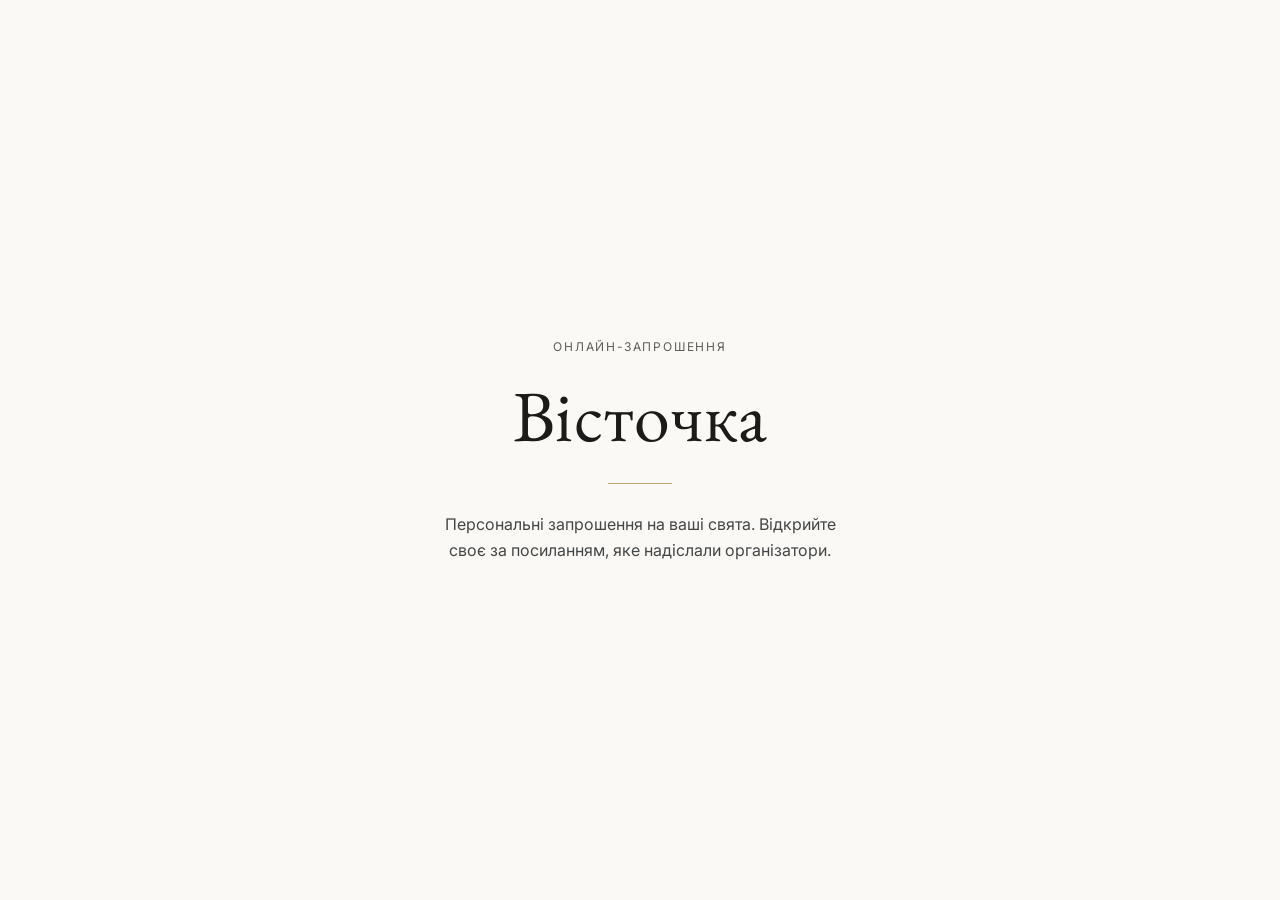
==== index.html @ 63c8fe5a "Вісточка: invitation engine (multi-event, Studio, RSVP, design) Co-Authored-By: Claude Opus 4.8 (1M " ====
<!doctype html>
<html lang="uk">
<head>
  <meta charset="utf-8">
  <meta name="viewport" content="width=device-width, initial-scale=1">
  <title>Вісточка | Онлайн-запрошення</title>
  <meta name="description" content="Вісточка: персональні онлайн-запрошення на ваші свята.">
  <link rel="icon" href="/favicon.svg" type="image/svg+xml">

  <!-- Open Graph / прев'ю при шері. Дефолти бренду; build-publish.ps1 перезаписує під кожну подію. -->
  <meta property="og:type" content="website">
  <meta property="og:site_name" content="Вісточка">
  <meta property="og:title" content="Вісточка | Онлайн-запрошення">
  <meta property="og:description" content="Персональні онлайн-запрошення на ваші свята.">
  <meta property="og:url" content="https://vistochka.pp.ua/">
  <meta name="twitter:card" content="summary_large_image">

  <link rel="preconnect" href="https://fonts.googleapis.com">
  <link rel="preconnect" href="https://fonts.gstatic.com" crossorigin>
  <!-- Fonts are loaded by css/tokens.css (@import), managed via Studio -> Design. -->

  <link rel="stylesheet" href="/css/tokens.css?v=3">
  <link rel="stylesheet" href="/css/base.css?v=2">
  <link rel="stylesheet" href="/css/sections.css?v=4">
</head>
<body>
  <main id="app"></main>

  <script src="/js/render.js?v=5"></script>
  <script src="/js/countdown.js?v=2"></script>
  <script src="/js/reveal.js?v=2"></script>
  <script src="/js/gallery.js?v=2"></script>
  <script src="/js/music.js?v=2"></script>
  <script src="/js/rsvp.js?v=4"></script>
  <script src="/js/boot.js?v=5"></script>
</body>
</html>
---- css/tokens.css ----
@import url('https://fonts.googleapis.com/css2?family=EB+Garamond:ital,wght@0,400;0,500;0,600;1,400;1,500&family=Inter:wght@300;400;500;600&display=swap');
/* ============================================================
   tokens.css — design tokens (single source of visual truth)
   Fonts are loaded via the @import above (managed by Studio -> Design),
   so changing the typeface is a one-file edit here.
   ------------------------------------------------------------
   Source: Claude Design handoff "Modern Minimalist Wedding"
   (design/1st try/DESIGN.md). Editorial minimalist, EB Garamond +
   Inter, neutral palette with a muted gold accent, sharp corners,
   flat surfaces. Re-skin happens here + sections.css only.
   ============================================================ */

:root {
  /* ---- Color (from handoff) ---- */
  --bg: #fbf9f5;             /* background, warm cream */
  --surface-low: #f5f3ef;    /* alternating section bg */
  --surface: #efeeea;        /* dress-code section bg */
  --surface-high: #eae8e4;   /* image placeholder bg */
  --rsvp-bg: #f5f0e6;        /* RSVP card */

  --ink: #1b1c1a;            /* primary text / headings */
  --ink-2: #444748;          /* secondary body text */
  --muted: #5e5e5e;          /* labels, metadata */
  --line: #c4c7c7;           /* hairline dividers */
  --field-line: #747878;     /* input underline */

  --accent: #c2a878;         /* muted gold (ampersand, times, glyphs) */
  --accent-deep: #988154;    /* darker gold */

  --btn-bg: #1b1c1a;         /* solid button */
  --btn-on: #ffffff;
  --btn-hover: #444748;

  /* ---- Typography ---- */
  --font-display: "EB Garamond", Georgia, "Times New Roman", serif;
  --font-body: "Inter", system-ui, -apple-system, "Segoe UI", Roboto, sans-serif;

  --fs-display: clamp(2.25rem, 1.45rem + 3.4vw, 3rem);  /* 36 -> 48 */
  --fs-h2: clamp(1.6rem, 1.25rem + 1.5vw, 2rem);        /* headline-md 32 */
  --fs-h3: 1.5rem;                                       /* headline-sm 24 */
  --fs-body-lg: 1.125rem;                                /* 18 */
  --fs-body: 1rem;                                       /* 16 */
  --fs-label: 0.75rem;                                   /* 12, caps */

  --lh-tight: 1.1;
  --lh-body: 1.6;
  --tracking-display: -0.02em;
  --tracking-label: 0.15em;
  --tracking-wide: 0.28em;

  /* ---- Layout ---- */
  --container: 780px;
  --container-wide: 1200px;
  --gutter: 24px;
  --section-space: clamp(5rem, 3rem + 9vw, 7.5rem);  /* 80 -> 120 */

  /* ---- Shape (sharp / editorial) ---- */
  --radius: 0;
  --hairline: 1px;
  --field-border: 1px solid var(--field-line);

  /* ---- Motion ---- */
  --ease: cubic-bezier(0.215, 0.61, 0.355, 1);
  --reveal-duration: 1100ms;
  --reveal-shift: 40px;
}
---- css/base.css ----
/* ============================================================
   base.css — reset, typography, layout primitives, utilities
   Depends only on tokens.css.
   ============================================================ */

*, *::before, *::after { box-sizing: border-box; }

html { -webkit-text-size-adjust: 100%; scroll-behavior: smooth; }

@media (prefers-reduced-motion: reduce) {
  html { scroll-behavior: auto; }
}

body {
  margin: 0;
  background: var(--bg);
  color: var(--ink);
  font-family: var(--font-body);
  font-size: var(--fs-body);
  line-height: var(--lh-body);
  font-weight: 400;
  -webkit-font-smoothing: antialiased;
  text-rendering: optimizeLegibility;
  overflow-x: hidden;
}

img { max-width: 100%; display: block; }

a { color: inherit; }

h1, h2, h3 {
  font-family: var(--font-display);
  font-weight: 400;
  line-height: var(--lh-tight);
  margin: 0;
  font-feature-settings: "liga" 1, "dlig" 1;
}

p { margin: 0 0 1rem; }
p:last-child { margin-bottom: 0; }

button { font: inherit; cursor: pointer; }

:focus-visible {
  outline: 2px solid var(--accent);
  outline-offset: 3px;
}

/* ---- Layout primitives ---- */
.container {
  width: 100%;
  max-width: var(--container);
  margin-inline: auto;
  padding-inline: var(--gutter);
}
.container--wide { max-width: var(--container-wide); }

.section { padding-block: var(--section-space); }
.section--surface-low { background: var(--surface-low); }
.section--surface { background: var(--surface); }

/* ---- Shared section heading ---- */
.eyebrow {
  font-family: var(--font-body);
  font-size: var(--fs-label);
  letter-spacing: var(--tracking-label);
  text-transform: uppercase;
  color: var(--muted);
  font-weight: 600;
  margin: 0 0 1.25rem;
}

.section__heading {
  font-family: var(--font-display);
  font-size: var(--fs-h2);
  text-align: center;
  margin: 0;
}

.section__head {
  text-align: center;
  margin-bottom: clamp(2.5rem, 5vw, 4rem);
}

/* thin centered divider, 40-60% feel (fixed short width) */
.rule {
  width: 80px;
  height: var(--hairline);
  background: var(--line);
  border: 0;
  margin: 1.5rem auto 0;
}

/* ---- Buttons (sharp, editorial) ---- */
.btn {
  display: inline-flex;
  align-items: center;
  justify-content: center;
  gap: 0.6rem;
  padding: 1.1rem 2.5rem;
  font-family: var(--font-body);
  font-size: var(--fs-label);
  font-weight: 600;
  letter-spacing: var(--tracking-label);
  text-transform: uppercase;
  text-decoration: none;
  border: 1px solid var(--btn-bg);
  background: var(--btn-bg);
  color: var(--btn-on);
  border-radius: var(--radius);
  transition: background 0.35s var(--ease), color 0.35s var(--ease), opacity 0.35s var(--ease);
}
.btn:hover { background: var(--btn-hover); border-color: var(--btn-hover); }

.btn--ghost {
  background: transparent;
  color: var(--ink);
  border-color: var(--ink);
}
.btn--ghost:hover { background: var(--btn-bg); color: var(--btn-on); border-color: var(--btn-bg); }

.btn[disabled] { opacity: 0.5; cursor: default; }

/* ---- Scroll reveal (driven by js/reveal.js) ---- */
.reveal {
  opacity: 0;
  transform: translateY(var(--reveal-shift));
  transition: opacity var(--reveal-duration) var(--ease),
              transform var(--reveal-duration) var(--ease);
  will-change: opacity, transform;
}
.reveal.in-view { opacity: 1; transform: none; }

@media (prefers-reduced-motion: reduce) {
  .reveal { opacity: 1; transform: none; transition: none; }
}

/* ---- Utilities ---- */
.is-hidden { display: none !important; }
.visually-hidden {
  position: absolute; width: 1px; height: 1px;
  padding: 0; margin: -1px; overflow: hidden;
  clip: rect(0 0 0 0); white-space: nowrap; border: 0;
}
---- css/sections.css ----
/* ============================================================
   sections.css — per-section styling
   Source: Claude Design handoff "Modern Minimalist Wedding".
   References tokens only; no hardcoded colors or fonts.
   ============================================================ */

/* ---------- LANDING (root /) ---------- */
.landing { min-height: 100svh; display: grid; place-items: center; text-align: center; padding: 2rem; }
.landing__eyebrow { font-size: var(--fs-label); letter-spacing: var(--tracking-label); text-transform: uppercase; color: var(--muted); margin: 0 0 1.25rem; }
.landing__brand { font-family: var(--font-display); font-weight: 400; font-size: clamp(2.75rem, 7vw, 4.5rem); letter-spacing: 0.01em; color: var(--ink); margin: 0; }
.landing__rule { width: 64px; height: 1px; background: var(--accent); margin: 1.75rem auto; }
.landing__tag { font-size: var(--fs-body); color: var(--ink-2); max-width: 40ch; margin: 0 auto; }

/* ---------- TOP NAV ---------- */
.nav {
  position: fixed; top: 0; left: 0; width: 100%; z-index: 50;
  background: color-mix(in srgb, var(--bg) 82%, transparent);
  -webkit-backdrop-filter: blur(8px); backdrop-filter: blur(8px);
  border-bottom: 1px solid color-mix(in srgb, var(--line) 40%, transparent);
}
.nav__inner {
  display: flex; align-items: center; justify-content: space-between;
  padding: 1rem var(--gutter);
  margin-inline: auto; max-width: var(--container-wide);
}
.nav__brand { font-family: var(--font-display); font-size: var(--fs-h3); color: var(--ink); }
.nav__links { display: none; gap: 2rem; }
@media (min-width: 768px) { .nav__links { display: flex; } }
.nav__link {
  font-size: var(--fs-label); letter-spacing: var(--tracking-label);
  text-transform: uppercase; font-weight: 600; text-decoration: none;
  color: var(--muted); transition: color 0.3s var(--ease);
}
.nav__link:hover { color: var(--ink); }
.nav__link--cta { color: var(--ink); border-bottom: 1px solid var(--ink); padding-bottom: 2px; }

/* ---------- HERO ---------- */
.hero {
  position: relative;
  min-height: 100svh;
  display: grid;
  place-items: center;
  text-align: center;
  padding: var(--gutter);
  color: var(--ink);
  overflow: hidden;
}
.hero__bg { position: absolute; inset: 0; background-size: cover; background-position: center; z-index: -2; }
.hero__bg::after {
  content: ""; position: absolute; inset: 0;
  background: linear-gradient(to bottom, rgba(251,249,245,0.4), rgba(251,249,245,0.8));
}
.hero--no-image .hero__bg { background: var(--surface-low); }
.hero--no-image .hero__bg::after { display: none; }

.hero__inner { position: relative; z-index: 1; max-width: 26ch; }
.hero__eyebrow { letter-spacing: var(--tracking-wide); margin-bottom: 1.5rem; }
.hero__names {
  font-family: var(--font-display);
  font-size: var(--fs-display);
  letter-spacing: var(--tracking-display);
  font-weight: 400;
  margin: 0;
}
.hero__sep { color: var(--accent); }
.hero__divider { width: 48px; height: 1px; background: var(--line); margin: 1.75rem auto; }
.hero__date { font-family: var(--font-display); font-size: var(--fs-h3); letter-spacing: 0.04em; }
.hero__subtitle { margin-top: 1.5rem; font-size: var(--fs-body); color: var(--ink-2); font-style: italic; max-width: 34ch; margin-inline: auto; }

.hero__scroll { position: absolute; bottom: 2.5rem; left: 50%; transform: translateX(-50%); z-index: 1; display: block; }
.hero__scroll-line {
  display: block; width: 1px; height: 40px; margin: 0 auto;
  background: var(--ink); transform-origin: top;
  animation: scrolldown 2s infinite ease-in-out;
}
@keyframes scrolldown {
  0% { transform: scaleY(0); transform-origin: top; }
  50% { transform: scaleY(1); transform-origin: top; }
  51% { transform: scaleY(1); transform-origin: bottom; }
  100% { transform: scaleY(0); transform-origin: bottom; }
}
@media (prefers-reduced-motion: reduce) { .hero__scroll-line { animation: none; } }

/* ---------- COUNTDOWN ---------- */
.countdown { text-align: center; }
.countdown__grid {
  display: flex; justify-content: center; align-items: flex-start;
  gap: clamp(0.75rem, 4vw, 3rem);
  margin-top: 1rem;
}
.countdown__cell { display: flex; flex-direction: column; }
.countdown__num {
  font-family: var(--font-display);
  font-size: clamp(2.5rem, 6vw, 3.75rem);
  font-weight: 400; line-height: 1;
  color: var(--ink); font-variant-numeric: tabular-nums;
}
.countdown__label { font-size: 0.625rem; letter-spacing: var(--tracking-label); text-transform: uppercase; color: var(--muted); margin-top: 0.6rem; opacity: 0.7; }
.countdown__sep {
  font-family: var(--font-display); color: var(--accent);
  font-size: clamp(2.5rem, 6vw, 3.75rem); line-height: 1;
}
.countdown__done { font-family: var(--font-display); font-size: var(--fs-h3); margin-top: 1.5rem; }

/* ---------- STORY ---------- */
.story__text { text-align: center; max-width: 600px; margin-inline: auto; color: var(--ink-2); font-size: var(--fs-body); }
.story__text p { margin-bottom: 1.5rem; }
.story__images { display: grid; gap: 2rem; margin-top: clamp(2.5rem, 5vw, 4rem); grid-template-columns: 1fr; }
@media (min-width: 700px) { .story__images { grid-template-columns: 1fr 1fr; } .story__images img:nth-child(2) { margin-top: 3rem; } }
.story__images img {
  width: 100%; aspect-ratio: 4 / 5; object-fit: cover;
  filter: grayscale(1); transition: filter 0.7s var(--ease);
}
.story__images img:hover { filter: grayscale(0); }

/* ---------- GALLERY ---------- */
.gallery__grid { display: grid; gap: 1rem; grid-template-columns: repeat(2, 1fr); }
.gallery__item { border: 0; padding: 0; margin: 0; background: none; overflow: hidden; cursor: pointer; }
.gallery__item img { width: 100%; aspect-ratio: 1; object-fit: cover; transition: transform 1.2s var(--ease); }
.gallery__item:hover img { transform: scale(1.08); }
@media (min-width: 700px) {
  .gallery__grid { grid-template-columns: repeat(3, 1fr); gap: 1.5rem; }
  /* editorial accent: second photo is a tall feature in the centre column */
  .gallery__item:nth-child(2) { grid-row: span 2; }
  .gallery__item:nth-child(2) img { aspect-ratio: auto; height: 100%; }
}

/* ---------- TIMELINE ---------- */
.timeline__list { list-style: none; padding: 0; margin: 0; }
.timeline__item {
  display: flex; flex-direction: column; align-items: center; text-align: center; gap: 0.6rem;
  padding: 2.5rem 0; border-bottom: 1px solid color-mix(in srgb, var(--line) 45%, transparent);
}
.timeline__item:last-child { border-bottom: 0; }
@media (min-width: 768px) {
  .timeline__item { flex-direction: row; justify-content: space-between; text-align: left; gap: 1.5rem; }
}
.timeline__time { font-family: var(--font-display); font-size: var(--fs-h3); color: var(--accent); font-variant-numeric: tabular-nums; flex: 0 0 auto; }
.timeline__title { font-size: var(--fs-body-lg); text-transform: uppercase; letter-spacing: var(--tracking-label); }
.timeline__note { font-size: var(--fs-label); letter-spacing: var(--tracking-label); text-transform: uppercase; color: var(--muted); opacity: 0.55; flex: 0 0 auto; }

/* ---------- DRESS CODE ---------- */
.dresscode { text-align: center; }
.dresscode__text { max-width: 28rem; margin: 0 auto 3rem; color: var(--ink-2); }
.dresscode__palette { display: flex; flex-wrap: wrap; justify-content: center; gap: clamp(1.5rem, 4vw, 2.5rem); }
.swatch { display: flex; flex-direction: column; align-items: center; gap: 0.8rem; }
.swatch__chip { width: 64px; height: 64px; border-radius: 50%; border: 1px solid var(--line); }
.swatch__name { font-size: 0.625rem; letter-spacing: var(--tracking-label); text-transform: uppercase; color: var(--muted); }

/* ---------- VENUES ---------- */
.venues__grid { display: grid; gap: 3rem; grid-template-columns: 1fr; }
@media (min-width: 768px) { .venues__grid { grid-template-columns: repeat(2, 1fr); } }
.venue { display: flex; flex-direction: column; }
.venue__img { width: 100%; aspect-ratio: 16 / 9; object-fit: cover; background: var(--surface-high); margin-bottom: 2rem; filter: grayscale(1); opacity: 0.85; transition: transform 1s var(--ease), filter 0.7s var(--ease); }
.venue__img-wrap { overflow: hidden; margin-bottom: 2rem; }
.venue__img-wrap .venue__img { margin-bottom: 0; }
.venue__img-wrap:hover .venue__img { transform: scale(1.05); filter: grayscale(0.4); }
.venue__label { font-size: var(--fs-label); letter-spacing: var(--tracking-label); text-transform: uppercase; color: var(--muted); margin-bottom: 0.75rem; }
.venue__name { font-family: var(--font-display); font-size: var(--fs-h3); margin-bottom: 0.5rem; }
.venue__address { color: var(--ink-2); margin-bottom: 1rem; }
.venue__time { font-size: var(--fs-label); letter-spacing: var(--tracking-label); text-transform: uppercase; color: var(--accent); margin-bottom: 1.75rem; }
.venue__route { align-self: flex-start; }

/* ---------- RSVP ---------- */
.rsvp__card { max-width: 700px; margin: 0 auto; background: var(--rsvp-bg); padding: clamp(2.5rem, 6vw, 5rem); }
.rsvp__heading { font-family: var(--font-display); font-size: var(--fs-h2); text-align: center; letter-spacing: 0.18em; margin: 0 0 1rem; }
.rsvp__intro { text-align: center; color: var(--ink-2); margin: 0 auto 3rem; max-width: 40ch; }
.rsvp__form { display: grid; gap: 2.25rem; }
.field { display: grid; gap: 0.6rem; }
.field__label { font-size: var(--fs-label); letter-spacing: var(--tracking-label); text-transform: uppercase; color: var(--muted); }
.field input[type="text"], .field input[type="number"], .field textarea, .field select {
  width: 100%; padding: 0.65rem 0; font: inherit; color: var(--ink);
  background: transparent; border: 0; border-bottom: 1px solid var(--field-line);
  border-radius: 0; transition: border-color 0.3s var(--ease);
}
.field select { padding-right: 1rem; }
.field input:focus, .field textarea:focus, .field select:focus { border-bottom-color: var(--accent); outline: none; }
.field textarea { resize: vertical; min-height: 44px; }
.choice { display: flex; gap: 2.5rem; flex-wrap: wrap; margin-top: 0.25rem; }
.choice label { display: inline-flex; align-items: center; gap: 0.6rem; color: var(--ink); cursor: pointer; }
.choice input[type="radio"] { accent-color: var(--accent); width: 16px; height: 16px; }
.field__error { color: #ba1a1a; font-size: 0.78rem; min-height: 1em; }
.rsvp__submit { width: 100%; margin-top: 0.75rem; }
.rsvp__status { text-align: center; font-family: var(--font-display); font-size: var(--fs-h3); }
.rsvp__status--error { color: #ba1a1a; font-family: var(--font-body); font-size: var(--fs-body); }

/* ---------- TELEGRAM ---------- */
.telegram { text-align: center; }
.telegram__box { background: var(--surface-low); border: 1px solid color-mix(in srgb, var(--line) 30%, transparent); padding: clamp(2.5rem, 5vw, 3rem); }
.telegram__icon { color: var(--accent); margin-bottom: 1.5rem; }
.telegram__title { font-family: var(--font-display); font-size: var(--fs-h3); margin-bottom: 1rem; }
.telegram__text { max-width: 28rem; margin: 0 auto 2rem; color: var(--ink-2); }

/* ---------- FOOTER ---------- */
.footer { background: var(--bg); border-top: 1px solid color-mix(in srgb, var(--line) 30%, transparent); text-align: center; padding-block: var(--section-space); }
.footer__inner { display: flex; flex-direction: column; align-items: center; gap: 1.5rem; }
.footer__text { font-family: var(--font-display); font-size: var(--fs-h2); color: var(--ink); }
.footer__divider { width: 80px; height: 1px; background: var(--accent); }
.footer__links { display: flex; gap: 2rem; }
.footer__links a { color: var(--ink-2); text-decoration: none; transition: opacity 0.3s var(--ease); }
.footer__links a:hover { opacity: 0.6; }
.footer__sign { font-size: 0.625rem; letter-spacing: var(--tracking-wide); text-transform: uppercase; color: var(--muted); margin-top: 1rem; }

/* ---------- MUSIC TOGGLE ---------- */
.music-toggle {
  position: fixed; right: 2rem; bottom: 2rem; z-index: 60;
  width: 56px; height: 56px; border-radius: 50%;
  display: grid; place-items: center;
  background: var(--bg); color: var(--ink);
  border: 1px solid var(--line);
  transition: background 0.3s var(--ease), color 0.3s var(--ease);
}
.music-toggle:hover { background: var(--surface); }
.music-toggle svg { width: 22px; height: 22px; }
.music-toggle .icon-pause { display: none; }
.music-toggle.is-playing { background: var(--accent); color: var(--btn-on); border-color: var(--accent); }
.music-toggle.is-playing .icon-play { display: none; }
.music-toggle.is-playing .icon-pause { display: block; }

/* ---------- LIGHTBOX ---------- */
.lightbox { position: fixed; inset: 0; z-index: 100; background: rgba(20,18,16,0.94); display: none; place-items: center; padding: clamp(1rem, 5vw, 3rem); }
.lightbox.is-open { display: grid; }
.lightbox__img { max-width: 92vw; max-height: 86vh; object-fit: contain; }
.lightbox__btn { position: absolute; top: 50%; transform: translateY(-50%); background: transparent; border: 0; color: #fff; font-size: 2.5rem; line-height: 1; padding: 1rem; opacity: 0.8; }
.lightbox__btn:hover { opacity: 1; }
.lightbox__prev { left: 0.5rem; }
.lightbox__next { right: 0.5rem; }
.lightbox__close { position: absolute; top: 1rem; right: 1.25rem; font-size: 2rem; transform: none; }
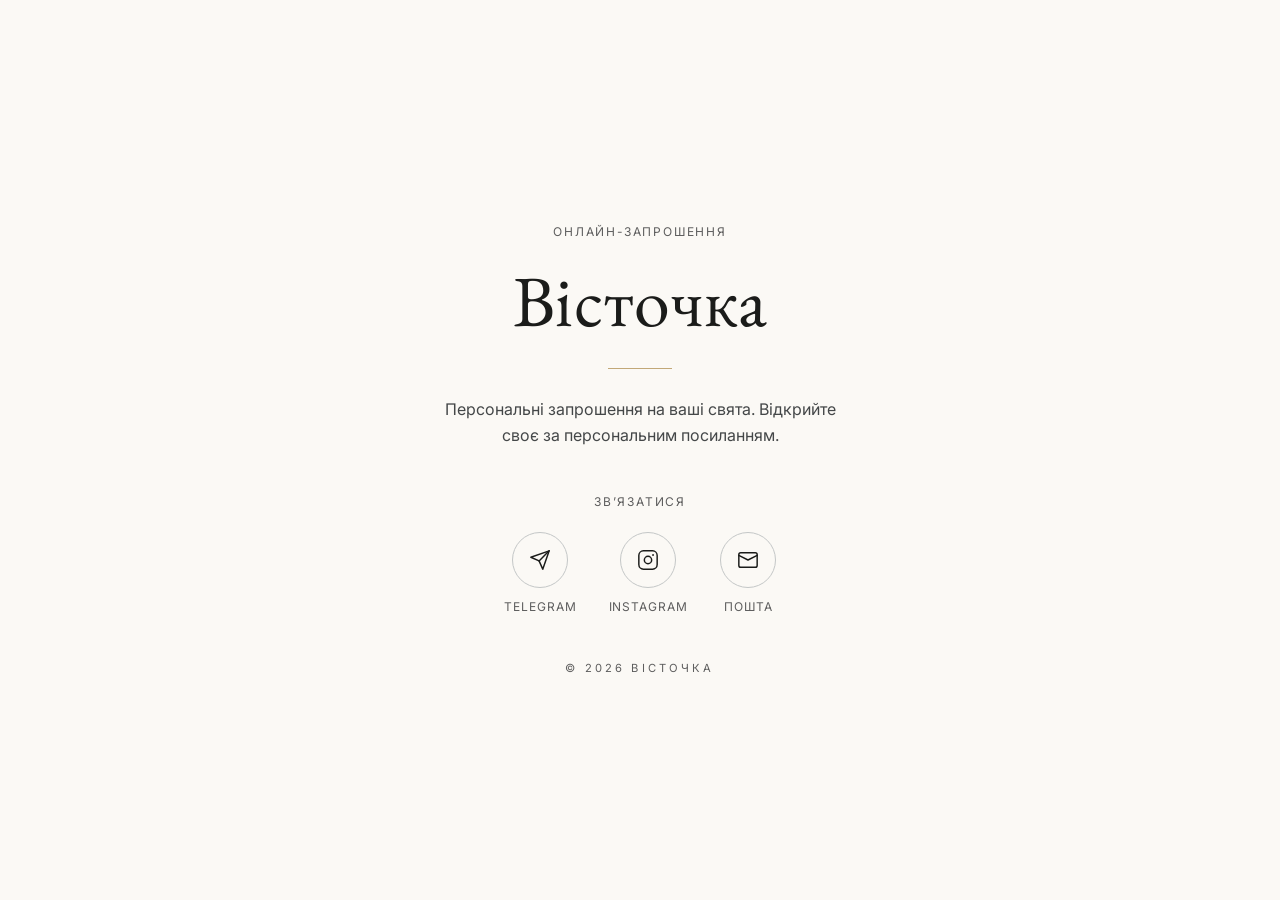
==== commit 4ed6bea2: "Landing: brand contacts block (Telegram/Instagram/email) with line icons, responsive; data in site.j" ====
--- a/index.html
+++ b/index.html
@@ -21,7 +21,7 @@
 
   <link rel="stylesheet" href="/css/tokens.css?v=3">
   <link rel="stylesheet" href="/css/base.css?v=2">
-  <link rel="stylesheet" href="/css/sections.css?v=4">
+  <link rel="stylesheet" href="/css/sections.css?v=5">
 </head>
 <body>
   <main id="app"></main>
@@ -32,6 +32,6 @@
   <script src="/js/gallery.js?v=2"></script>
   <script src="/js/music.js?v=2"></script>
   <script src="/js/rsvp.js?v=4"></script>
-  <script src="/js/boot.js?v=5"></script>
+  <script src="/js/boot.js?v=6"></script>
 </body>
 </html>
--- a/css/sections.css
+++ b/css/sections.css
@@ -10,6 +10,16 @@
 .landing__brand { font-family: var(--font-display); font-weight: 400; font-size: clamp(2.75rem, 7vw, 4.5rem); letter-spacing: 0.01em; color: var(--ink); margin: 0; }
 .landing__rule { width: 64px; height: 1px; background: var(--accent); margin: 1.75rem auto; }
 .landing__tag { font-size: var(--fs-body); color: var(--ink-2); max-width: 40ch; margin: 0 auto; }
+.landing__inner { max-width: 640px; }
+.landing__contacts { margin-top: clamp(2rem, 5vw, 2.75rem); }
+.landing__chead { font-size: var(--fs-label); letter-spacing: var(--tracking-label); text-transform: uppercase; color: var(--muted); margin: 0 0 1.25rem; }
+.contacts { display: flex; flex-wrap: wrap; justify-content: center; gap: clamp(1rem, 5vw, 2rem); }
+.contact { display: flex; flex-direction: column; align-items: center; gap: 0.6rem; text-decoration: none; color: var(--ink); }
+.contact__icon { width: 56px; height: 56px; border-radius: 50%; border: 1px solid var(--line); display: grid; place-items: center; color: var(--ink); transition: border-color 0.3s var(--ease), color 0.3s var(--ease); }
+.contact:hover .contact__icon { border-color: var(--accent); color: var(--accent); }
+.contact__label { font-size: var(--fs-label); letter-spacing: 0.08em; text-transform: uppercase; color: var(--muted); }
+.contact:hover .contact__label { color: var(--ink); }
+.landing__foot { margin-top: clamp(2rem, 5vw, 2.75rem); font-size: 0.7rem; letter-spacing: var(--tracking-wide); text-transform: uppercase; color: var(--muted); }
 
 /* ---------- TOP NAV ---------- */
 .nav {
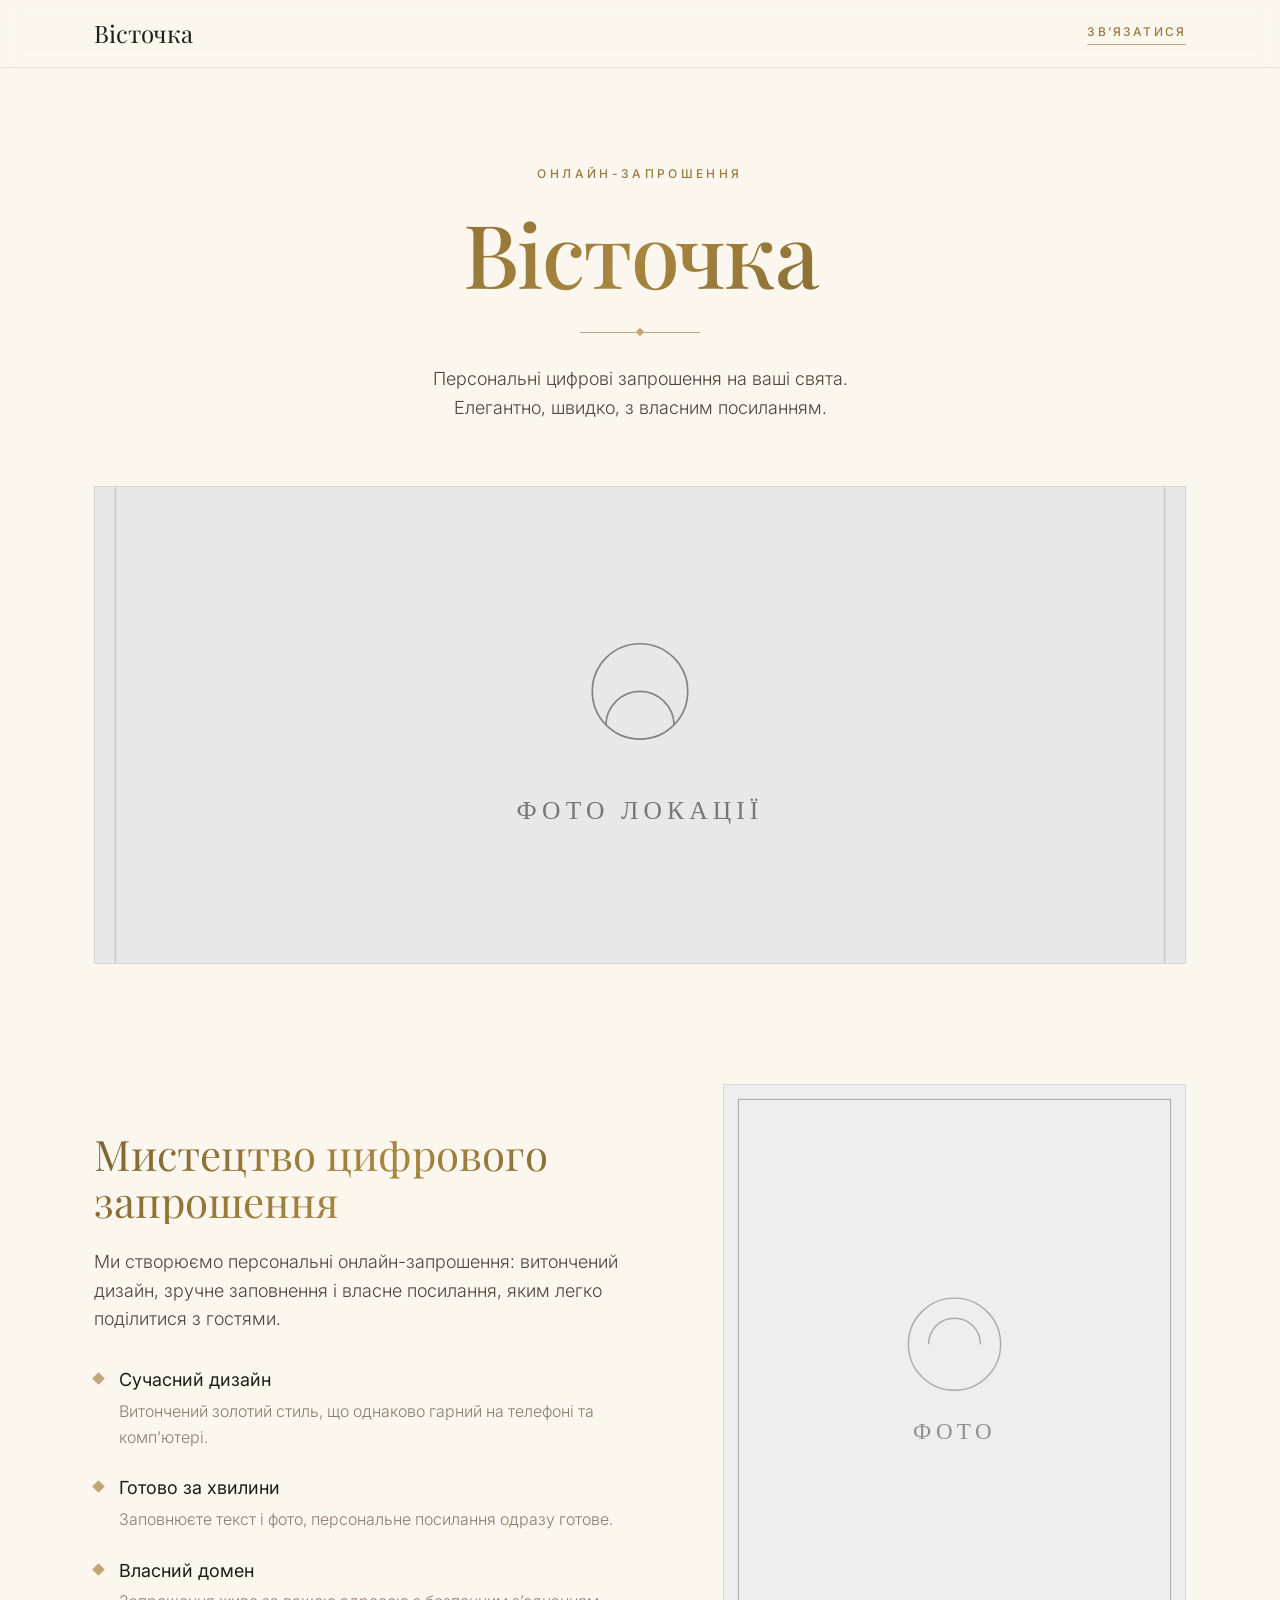
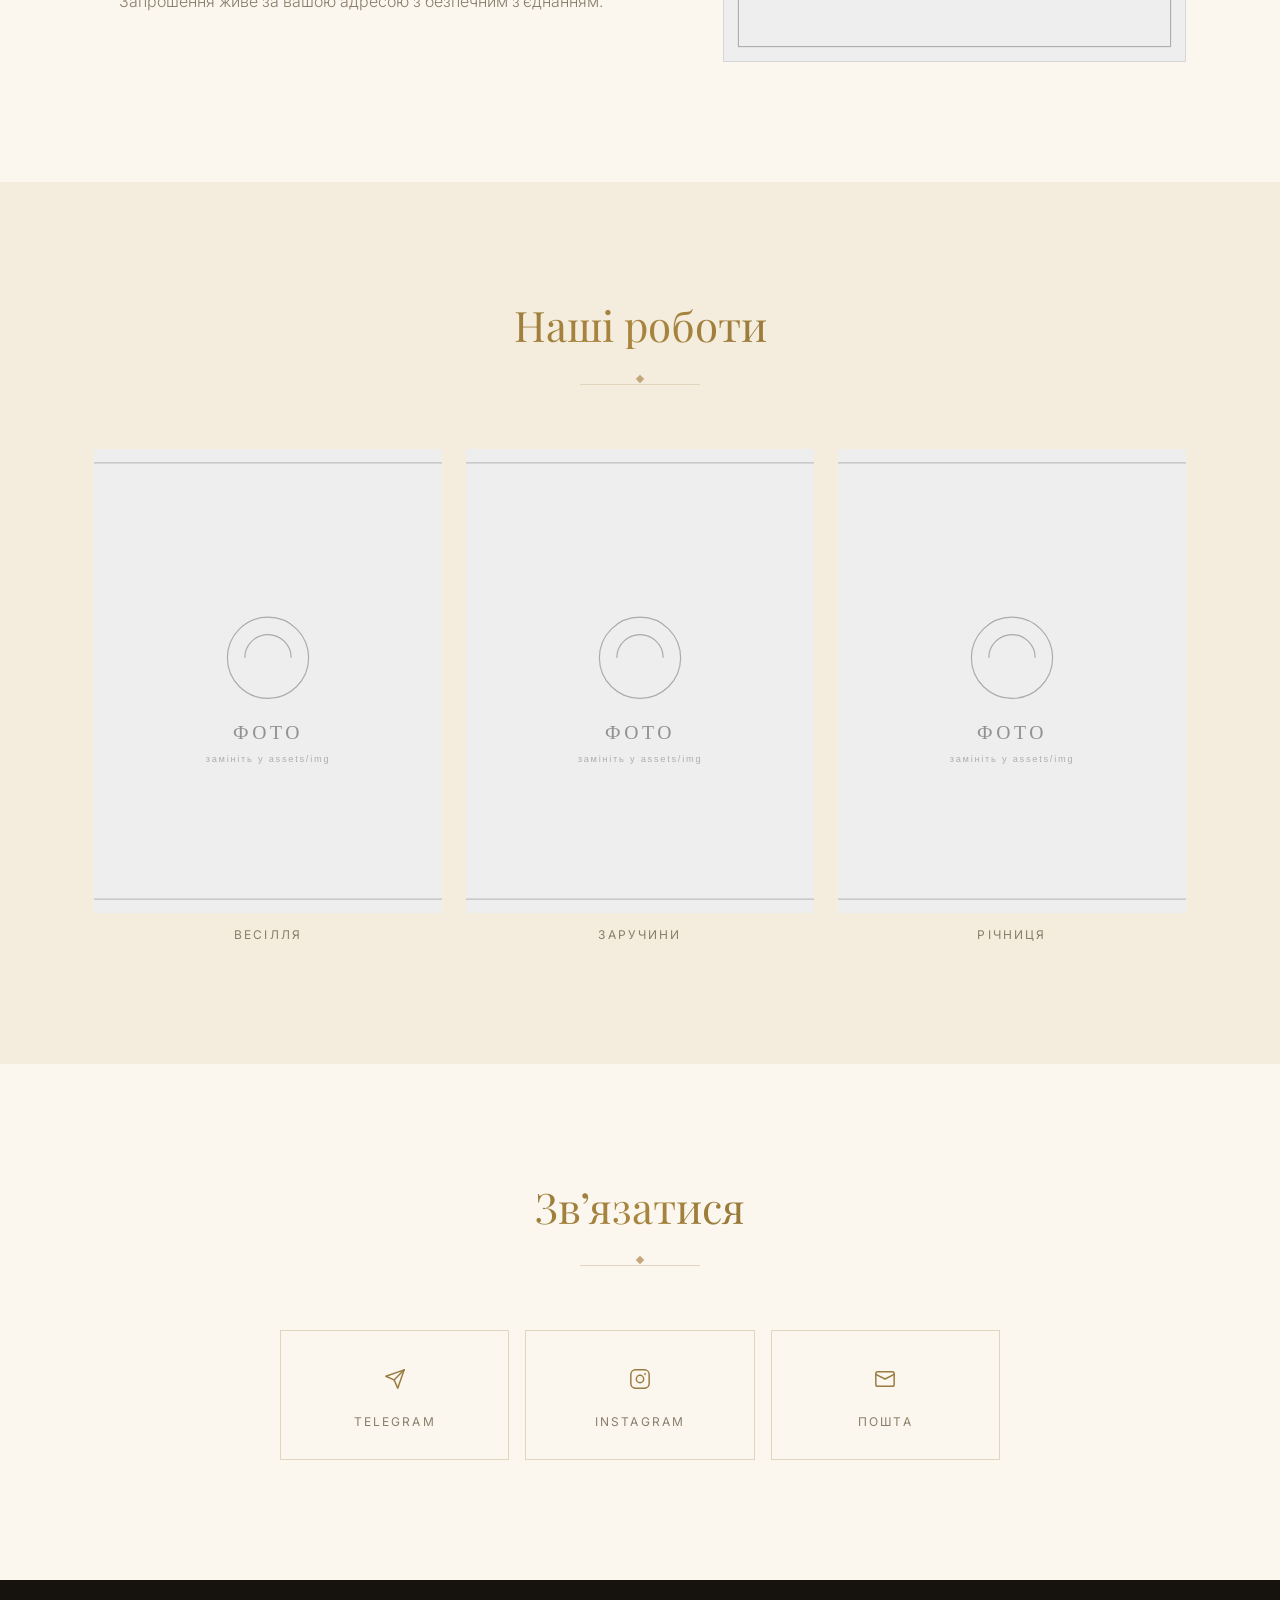
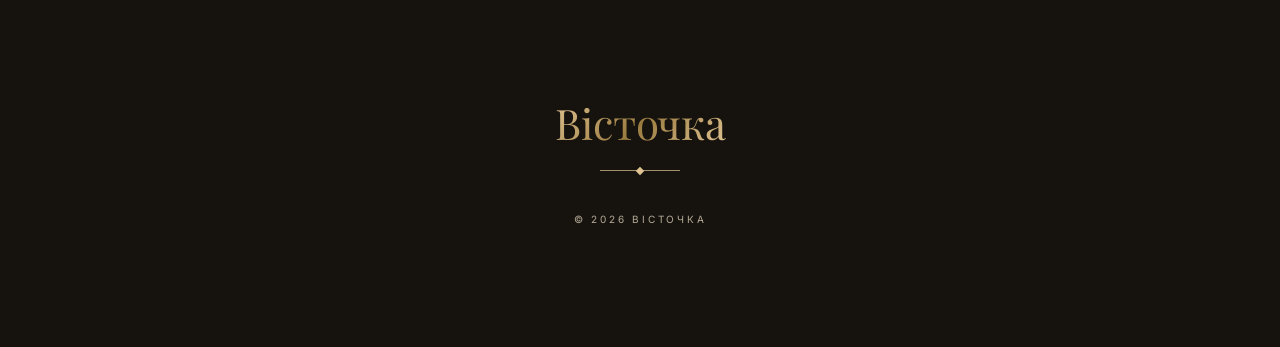
==== commit e459f66a: "new design" ====
--- a/index.html
+++ b/index.html
@@ -19,19 +19,20 @@
   <link rel="preconnect" href="https://fonts.gstatic.com" crossorigin>
   <!-- Fonts are loaded by css/tokens.css (@import), managed via Studio -> Design. -->
 
-  <link rel="stylesheet" href="/css/tokens.css?v=3">
-  <link rel="stylesheet" href="/css/base.css?v=2">
-  <link rel="stylesheet" href="/css/sections.css?v=5">
+  <link rel="stylesheet" href="/css/tokens.css?v=4">
+  <link rel="stylesheet" href="/css/base.css?v=3">
+  <link rel="stylesheet" href="/css/sections.css?v=7">
 </head>
 <body>
   <main id="app"></main>
 
-  <script src="/js/render.js?v=5"></script>
+  <script src="/js/render.js?v=6"></script>
   <script src="/js/countdown.js?v=2"></script>
   <script src="/js/reveal.js?v=2"></script>
   <script src="/js/gallery.js?v=2"></script>
-  <script src="/js/music.js?v=2"></script>
+  <script src="/js/music.js?v=3"></script>
   <script src="/js/rsvp.js?v=4"></script>
-  <script src="/js/boot.js?v=6"></script>
+  <script src="/js/landing.js?v=2"></script>
+  <script src="/js/boot.js?v=7"></script>
 </body>
 </html>
--- a/css/tokens.css
+++ b/css/tokens.css
@@ -1,42 +1,53 @@
-@import url('https://fonts.googleapis.com/css2?family=EB+Garamond:ital,wght@0,400;0,500;0,600;1,400;1,500&family=Inter:wght@300;400;500;600&display=swap');
+@import url('https://fonts.googleapis.com/css2?family=Playfair+Display:ital,wght@0,400;0,500;0,600;1,400&family=Inter:wght@300;400;500;600&display=swap');
 /* ============================================================
    tokens.css — design tokens (single source of visual truth)
    Fonts are loaded via the @import above (managed by Studio -> Design),
    so changing the typeface is a one-file edit here.
    ------------------------------------------------------------
-   Source: Claude Design handoff "Modern Minimalist Wedding"
-   (design/1st try/DESIGN.md). Editorial minimalist, EB Garamond +
-   Inter, neutral palette with a muted gold accent, sharp corners,
-   flat surfaces. Re-skin happens here + sections.css only.
+   Source: Claude Design handoff "Aurelian Editorial / Modern Luxe Gold"
+   (design/Modern Luxe Gold/DESIGN.md). Editorial luxe: warm ivory +
+   champagne, Playfair Display + Inter, gold-foil accents (CSS gradients),
+   sharp corners, hairline gold dividers, dark "evening" hero + footer.
+   Re-skin happens here + sections.css only.
    ============================================================ */
 
 :root {
   /* ---- Color (from handoff) ---- */
-  --bg: #fbf9f5;             /* background, warm cream */
-  --surface-low: #f5f3ef;    /* alternating section bg */
-  --surface: #efeeea;        /* dress-code section bg */
-  --surface-high: #eae8e4;   /* image placeholder bg */
-  --rsvp-bg: #f5f0e6;        /* RSVP card */
+  --bg: #fbf7ef;             /* ivory canvas */
+  --surface-low: #faf3e6;    /* lightest champagne section */
+  --surface: #f4ecdd;        /* champagne section */
+  --surface-high: #ece8e0;   /* image placeholder bg */
+  --rsvp-bg: #f4ecdd;        /* RSVP card (champagne) */
 
-  --ink: #1b1c1a;            /* primary text / headings */
-  --ink-2: #444748;          /* secondary body text */
-  --muted: #5e5e5e;          /* labels, metadata */
-  --line: #c4c7c7;           /* hairline dividers */
-  --field-line: #747878;     /* input underline */
+  --ink: #211c16;            /* primary text / headings */
+  --ink-2: #4d463b;          /* secondary body text */
+  --muted: #8a7e6b;          /* labels, metadata */
+  --line: #e2d5bd;           /* gold-tinted hairline dividers */
+  --field-line: #cfc5b7;     /* input underline (rest) */
 
-  --accent: #c2a878;         /* muted gold (ampersand, times, glyphs) */
-  --accent-deep: #988154;    /* darker gold */
+  --accent: #c2a878;         /* solid gold (buttons, interactive) */
+  --accent-deep: #9a7b3f;    /* readable gold for TEXT on light (AA large) */
+  --gold-bright: #dfc391;    /* light gold for gradients on dark */
 
-  --btn-bg: #1b1c1a;         /* solid button */
-  --btn-on: #ffffff;
-  --btn-hover: #444748;
+  /* gold "foil" gradients */
+  --gold-grad: linear-gradient(135deg, #dfc391 0%, #9a7b3f 50%, #dfc391 100%);      /* on dark: shines */
+  --gold-grad-deep: linear-gradient(135deg, #7e6430 0%, #a9863f 50%, #6f5a2e 100%); /* on light: readable */
+
+  /* dark "evening" contexts (hero, footer) */
+  --ink-dark: #16130f;
+  --on-dark: #f4ecdd;
+  --on-dark-muted: #b6ab97;
+
+  --btn-bg: #c2a878;         /* primary button = solid gold */
+  --btn-on: #211c16;         /* ink text on gold */
+  --btn-hover: #b3975f;
 
   /* ---- Typography ---- */
-  --font-display: "EB Garamond", Georgia, "Times New Roman", serif;
+  --font-display: "Playfair Display", Georgia, "Times New Roman", serif;
   --font-body: "Inter", system-ui, -apple-system, "Segoe UI", Roboto, sans-serif;
 
-  --fs-display: clamp(2.25rem, 1.45rem + 3.4vw, 3rem);  /* 36 -> 48 */
-  --fs-h2: clamp(1.6rem, 1.25rem + 1.5vw, 2rem);        /* headline-md 32 */
+  --fs-display: clamp(2.75rem, 1.4rem + 5.6vw, 5rem);   /* names 44 -> 80 */
+  --fs-h2: clamp(1.8rem, 1.3rem + 2vw, 2.625rem);       /* headline-md 29 -> 42 */
   --fs-h3: 1.5rem;                                       /* headline-sm 24 */
   --fs-body-lg: 1.125rem;                                /* 18 */
   --fs-body: 1rem;                                       /* 16 */
@@ -45,14 +56,14 @@
   --lh-tight: 1.1;
   --lh-body: 1.6;
   --tracking-display: -0.02em;
-  --tracking-label: 0.15em;
+  --tracking-label: 0.18em;
   --tracking-wide: 0.28em;
 
   /* ---- Layout ---- */
   --container: 780px;
-  --container-wide: 1200px;
+  --container-wide: 1140px;
   --gutter: 24px;
-  --section-space: clamp(5rem, 3rem + 9vw, 7.5rem);  /* 80 -> 120 */
+  --section-space: clamp(4rem, 2.5rem + 9vw, 7.5rem);  /* 64 -> 120 */
 
   /* ---- Shape (sharp / editorial) ---- */
   --radius: 0;
--- a/css/base.css
+++ b/css/base.css
@@ -114,10 +114,10 @@
 
 .btn--ghost {
   background: transparent;
-  color: var(--ink);
-  border-color: var(--ink);
+  color: var(--accent-deep);
+  border-color: var(--accent);
 }
-.btn--ghost:hover { background: var(--btn-bg); color: var(--btn-on); border-color: var(--btn-bg); }
+.btn--ghost:hover { background: var(--accent); color: var(--btn-on); border-color: var(--accent); }
 
 .btn[disabled] { opacity: 0.5; cursor: default; }
 
--- a/css/sections.css
+++ b/css/sections.css
@@ -1,50 +1,111 @@
 /* ============================================================
    sections.css — per-section styling
-   Source: Claude Design handoff "Modern Minimalist Wedding".
-   References tokens only; no hardcoded colors or fonts.
+   Source: Claude Design handoff "Aurelian Editorial / Modern Luxe Gold".
+   References tokens only; gold "foil" is CSS gradients (no images).
    ============================================================ */
 
-/* ---------- LANDING (root /) ---------- */
-.landing { min-height: 100svh; display: grid; place-items: center; text-align: center; padding: 2rem; }
-.landing__eyebrow { font-size: var(--fs-label); letter-spacing: var(--tracking-label); text-transform: uppercase; color: var(--muted); margin: 0 0 1.25rem; }
-.landing__brand { font-family: var(--font-display); font-weight: 400; font-size: clamp(2.75rem, 7vw, 4.5rem); letter-spacing: 0.01em; color: var(--ink); margin: 0; }
-.landing__rule { width: 64px; height: 1px; background: var(--accent); margin: 1.75rem auto; }
-.landing__tag { font-size: var(--fs-body); color: var(--ink-2); max-width: 40ch; margin: 0 auto; }
-.landing__inner { max-width: 640px; }
-.landing__contacts { margin-top: clamp(2rem, 5vw, 2.75rem); }
-.landing__chead { font-size: var(--fs-label); letter-spacing: var(--tracking-label); text-transform: uppercase; color: var(--muted); margin: 0 0 1.25rem; }
-.contacts { display: flex; flex-wrap: wrap; justify-content: center; gap: clamp(1rem, 5vw, 2rem); }
-.contact { display: flex; flex-direction: column; align-items: center; gap: 0.6rem; text-decoration: none; color: var(--ink); }
-.contact__icon { width: 56px; height: 56px; border-radius: 50%; border: 1px solid var(--line); display: grid; place-items: center; color: var(--ink); transition: border-color 0.3s var(--ease), color 0.3s var(--ease); }
-.contact:hover .contact__icon { border-color: var(--accent); color: var(--accent); }
-.contact__label { font-size: var(--fs-label); letter-spacing: 0.08em; text-transform: uppercase; color: var(--muted); }
+/* ---------- GOLD FOIL TEXT (display headings + names) ---------- */
+.section__heading, .hero__names, .footer__text, .landing__brand {
+  -webkit-background-clip: text;
+  background-clip: text;
+  -webkit-text-fill-color: transparent;
+}
+.section__heading, .landing__brand { background-image: var(--gold-grad-deep); }
+.hero__names, .footer__text { background-image: var(--gold-grad); }
+@supports not ((-webkit-background-clip: text) or (background-clip: text)) {
+  .section__heading, .landing__brand { -webkit-text-fill-color: var(--accent-deep); color: var(--accent-deep); }
+  .hero__names, .footer__text { -webkit-text-fill-color: var(--gold-bright); color: var(--gold-bright); }
+}
+
+/* gold hairline divider with a centred diamond (the signature motif) */
+.hero__divider, .footer__divider, .landing__rule {
+  position: relative; height: 1px; border: 0;
+}
+.hero__divider::after, .footer__divider::after, .landing__rule::after,
+.section__head::after {
+  content: ""; position: absolute; left: 50%; top: 50%;
+  width: 6px; height: 6px; transform: translate(-50%, -50%) rotate(45deg);
+  background: var(--accent);
+}
+
+/* ---------- LANDING (root /) — multi-section brand page ---------- */
+.landing__brand { font-family: var(--font-display); font-weight: 500; }
+
+/* landing nav */
+.lnav { position: sticky; top: 0; z-index: 50; background: color-mix(in srgb, var(--bg) 88%, transparent); -webkit-backdrop-filter: blur(10px); backdrop-filter: blur(10px); border-bottom: 1px solid color-mix(in srgb, var(--line) 55%, transparent); }
+.lnav__inner { display: flex; align-items: center; justify-content: space-between; max-width: var(--container-wide); margin-inline: auto; padding: 0.9rem var(--gutter); }
+.lnav__brand { font-family: var(--font-display); font-size: var(--fs-h3); }
+.lnav__cta { font-size: var(--fs-label); letter-spacing: var(--tracking-label); text-transform: uppercase; font-weight: 500; text-decoration: none; color: var(--accent-deep); border-bottom: 1px solid var(--accent); padding-bottom: 3px; }
+.lnav__cta:hover { color: var(--accent); }
+
+/* landing hero */
+.lhero { text-align: center; padding: clamp(3.5rem, 9vw, 6rem) var(--gutter) 0; }
+.lhero__inner { max-width: 46rem; margin-inline: auto; }
+.lhero__eyebrow { font-size: var(--fs-label); letter-spacing: var(--tracking-wide); text-transform: uppercase; color: var(--accent-deep); font-weight: 500; margin: 0 0 1.5rem; }
+.lhero__brand { font-size: clamp(3rem, 9vw, 5.5rem); letter-spacing: var(--tracking-display); margin: 0; line-height: 1.05; }
+.lhero__rule { position: relative; width: 120px; height: 1px; background: var(--accent); margin: 2rem auto; }
+.lhero__rule::after { content: ""; position: absolute; left: 50%; top: 50%; width: 6px; height: 6px; background: var(--accent); transform: translate(-50%, -50%) rotate(45deg); }
+.lhero__tag { font-size: var(--fs-body-lg); font-weight: 300; color: var(--ink-2); max-width: 46ch; margin: 0 auto; }
+.lhero__media { max-width: var(--container-wide); margin: clamp(2.5rem, 6vw, 4rem) auto 0; padding-inline: var(--gutter); }
+.lhero__media img { width: 100%; aspect-ratio: 16 / 7; object-fit: cover; border: 1px solid var(--line); filter: grayscale(1); }
+
+/* landing about + features */
+.labout { padding-block: var(--section-space); }
+.labout__inner { max-width: var(--container-wide); margin-inline: auto; padding-inline: var(--gutter); display: grid; gap: clamp(2.5rem, 6vw, 4rem); align-items: center; grid-template-columns: 1fr; }
+@media (min-width: 860px) { .labout__inner { grid-template-columns: 1.1fr 0.9fr; } }
+.labout__heading { text-align: left; font-size: var(--fs-h2); }
+.labout__lead { color: var(--ink-2); font-weight: 300; font-size: var(--fs-body-lg); margin: 1.5rem 0 2rem; }
+.features { list-style: none; margin: 0; padding: 0; display: grid; gap: 1.5rem; }
+.feature { display: grid; grid-template-columns: auto 1fr; gap: 1rem; align-items: start; }
+.feature__mark { width: 9px; height: 9px; margin-top: 0.5rem; background: var(--accent); transform: rotate(45deg); }
+.feature__body { display: flex; flex-direction: column; gap: 0.25rem; }
+.feature__title { font-size: var(--fs-body-lg); color: var(--ink); }
+.feature__text { color: var(--muted); font-weight: 300; }
+.labout__media img { width: 100%; aspect-ratio: 4 / 5; object-fit: cover; border: 1px solid var(--line); filter: grayscale(1); }
+
+/* landing portfolio */
+.lwork__grid { display: grid; gap: 1rem; grid-template-columns: repeat(2, 1fr); }
+@media (min-width: 760px) { .lwork__grid { grid-template-columns: repeat(3, 1fr); gap: 1.5rem; } }
+.lwork__item { margin: 0; overflow: hidden; }
+.lwork__item img { width: 100%; aspect-ratio: 3 / 4; object-fit: cover; filter: grayscale(1); transition: transform 1.1s var(--ease), filter 0.7s var(--ease); }
+.lwork__item:hover img { transform: scale(1.05); filter: grayscale(0.3); }
+.lwork__item figcaption { margin-top: 0.75rem; font-size: var(--fs-label); letter-spacing: var(--tracking-label); text-transform: uppercase; color: var(--muted); text-align: center; }
+
+/* contacts (boxed gold cards) */
+.contacts { display: grid; grid-template-columns: 1fr; gap: 1rem; max-width: 720px; margin-inline: auto; }
+@media (min-width: 640px) { .contacts { grid-template-columns: repeat(3, 1fr); } }
+.contact { display: flex; flex-direction: column; align-items: center; gap: 0.8rem; text-decoration: none; color: var(--ink); border: 1px solid var(--line); padding: 1.75rem 1rem; transition: border-color 0.3s var(--ease), background 0.3s var(--ease); }
+.contact:hover { border-color: var(--accent); background: var(--surface-low); }
+.contact__icon { width: 40px; height: 40px; display: grid; place-items: center; color: var(--accent-deep); }
+.contact:hover .contact__icon { color: var(--accent); }
+.contact__label { font-size: var(--fs-label); letter-spacing: var(--tracking-label); text-transform: uppercase; color: var(--muted); }
 .contact:hover .contact__label { color: var(--ink); }
-.landing__foot { margin-top: clamp(2rem, 5vw, 2.75rem); font-size: 0.7rem; letter-spacing: var(--tracking-wide); text-transform: uppercase; color: var(--muted); }
 
 /* ---------- TOP NAV ---------- */
 .nav {
   position: fixed; top: 0; left: 0; width: 100%; z-index: 50;
-  background: color-mix(in srgb, var(--bg) 82%, transparent);
-  -webkit-backdrop-filter: blur(8px); backdrop-filter: blur(8px);
-  border-bottom: 1px solid color-mix(in srgb, var(--line) 40%, transparent);
+  background: color-mix(in srgb, var(--bg) 86%, transparent);
+  -webkit-backdrop-filter: blur(10px); backdrop-filter: blur(10px);
+  border-bottom: 1px solid color-mix(in srgb, var(--line) 55%, transparent);
 }
 .nav__inner {
   display: flex; align-items: center; justify-content: space-between;
-  padding: 1rem var(--gutter);
+  padding: 0.9rem var(--gutter);
   margin-inline: auto; max-width: var(--container-wide);
 }
-.nav__brand { font-family: var(--font-display); font-size: var(--fs-h3); color: var(--ink); }
-.nav__links { display: none; gap: 2rem; }
+.nav__brand { font-family: var(--font-display); font-size: var(--fs-h3); color: var(--ink); letter-spacing: 0.01em; }
+.nav__links { display: none; gap: 2.25rem; align-items: center; }
 @media (min-width: 768px) { .nav__links { display: flex; } }
 .nav__link {
   font-size: var(--fs-label); letter-spacing: var(--tracking-label);
-  text-transform: uppercase; font-weight: 600; text-decoration: none;
+  text-transform: uppercase; font-weight: 500; text-decoration: none;
   color: var(--muted); transition: color 0.3s var(--ease);
 }
 .nav__link:hover { color: var(--ink); }
-.nav__link--cta { color: var(--ink); border-bottom: 1px solid var(--ink); padding-bottom: 2px; }
-
-/* ---------- HERO ---------- */
+.nav__link--cta { color: var(--accent-deep); border-bottom: 1px solid var(--accent); padding-bottom: 3px; }
+.nav__link--cta:hover { color: var(--accent); }
+
+/* ---------- HERO (dark "evening") ---------- */
 .hero {
   position: relative;
   min-height: 100svh;
@@ -52,35 +113,40 @@
   place-items: center;
   text-align: center;
   padding: var(--gutter);
-  color: var(--ink);
+  background: var(--ink-dark);
+  color: var(--on-dark);
   overflow: hidden;
 }
-.hero__bg { position: absolute; inset: 0; background-size: cover; background-position: center; z-index: -2; }
+.hero__bg { position: absolute; inset: 0; background-size: cover; background-position: center; z-index: -2; opacity: 0.5; }
 .hero__bg::after {
   content: ""; position: absolute; inset: 0;
-  background: linear-gradient(to bottom, rgba(251,249,245,0.4), rgba(251,249,245,0.8));
-}
-.hero--no-image .hero__bg { background: var(--surface-low); }
+  background: linear-gradient(to bottom, rgba(22,19,15,0.55), rgba(22,19,15,0.85));
+}
+.hero--no-image .hero__bg { background: var(--ink-dark); opacity: 1; }
 .hero--no-image .hero__bg::after { display: none; }
 
-.hero__inner { position: relative; z-index: 1; max-width: 26ch; }
-.hero__eyebrow { letter-spacing: var(--tracking-wide); margin-bottom: 1.5rem; }
+.hero__inner { position: relative; z-index: 1; max-width: min(92vw, 42rem); }
+.hero__eyebrow { letter-spacing: var(--tracking-wide); margin-bottom: 1.75rem; color: var(--on-dark-muted); }
 .hero__names {
   font-family: var(--font-display);
   font-size: var(--fs-display);
   letter-spacing: var(--tracking-display);
-  font-weight: 400;
+  font-weight: 500;
+  line-height: 1.05;
   margin: 0;
-}
-.hero__sep { color: var(--accent); }
-.hero__divider { width: 48px; height: 1px; background: var(--line); margin: 1.75rem auto; }
-.hero__date { font-family: var(--font-display); font-size: var(--fs-h3); letter-spacing: 0.04em; }
-.hero__subtitle { margin-top: 1.5rem; font-size: var(--fs-body); color: var(--ink-2); font-style: italic; max-width: 34ch; margin-inline: auto; }
+  padding-inline: 0.08em; /* breathing room so background-clip never cuts edge glyphs */
+}
+/* stack as name / & / name so each line fits and never overflows the clip box */
+.hero__sep { display: block; -webkit-text-fill-color: var(--gold-bright); font-style: italic; margin: 0.08em 0; }
+.hero__divider { width: 60px; background: color-mix(in srgb, var(--gold-bright) 70%, transparent); margin: 2rem auto; }
+.hero__divider::after { background: var(--gold-bright); }
+.hero__date { font-family: var(--font-display); font-size: var(--fs-h3); letter-spacing: 0.04em; color: var(--on-dark); }
+.hero__subtitle { margin-top: 1.5rem; font-size: var(--fs-body); font-weight: 300; color: var(--on-dark-muted); font-style: italic; max-width: 38ch; margin-inline: auto; }
 
 .hero__scroll { position: absolute; bottom: 2.5rem; left: 50%; transform: translateX(-50%); z-index: 1; display: block; }
 .hero__scroll-line {
   display: block; width: 1px; height: 40px; margin: 0 auto;
-  background: var(--ink); transform-origin: top;
+  background: var(--gold-bright); transform-origin: top;
   animation: scrolldown 2s infinite ease-in-out;
 }
 @keyframes scrolldown {
@@ -90,6 +156,19 @@
   100% { transform: scaleY(0); transform-origin: bottom; }
 }
 @media (prefers-reduced-motion: reduce) { .hero__scroll-line { animation: none; } }
+
+/* ---------- SECTION HEADS ---------- */
+.section__head { position: relative; padding-bottom: 2.25rem; }
+.section__head::after {
+  /* the diamond is positioned on a gold hairline drawn under the heading */
+  background: var(--accent);
+  box-shadow: 0 0 0 0 transparent;
+}
+.section__head::before {
+  content: ""; position: absolute; left: 50%; bottom: 0; transform: translateX(-50%);
+  width: 120px; height: 1px; background: var(--line);
+}
+.section__head::after { top: auto; bottom: 0; }
 
 /* ---------- COUNTDOWN ---------- */
 .countdown { text-align: center; }
@@ -102,79 +181,87 @@
 .countdown__num {
   font-family: var(--font-display);
   font-size: clamp(2.5rem, 6vw, 3.75rem);
-  font-weight: 400; line-height: 1;
-  color: var(--ink); font-variant-numeric: tabular-nums;
-}
-.countdown__label { font-size: 0.625rem; letter-spacing: var(--tracking-label); text-transform: uppercase; color: var(--muted); margin-top: 0.6rem; opacity: 0.7; }
+  font-weight: 500; line-height: 1;
+  color: var(--accent-deep); font-variant-numeric: tabular-nums;
+}
+.countdown__label { font-size: 0.625rem; letter-spacing: var(--tracking-label); text-transform: uppercase; color: var(--muted); margin-top: 0.7rem; }
 .countdown__sep {
   font-family: var(--font-display); color: var(--accent);
   font-size: clamp(2.5rem, 6vw, 3.75rem); line-height: 1;
 }
-.countdown__done { font-family: var(--font-display); font-size: var(--fs-h3); margin-top: 1.5rem; }
+.countdown__done { font-family: var(--font-display); font-size: var(--fs-h3); margin-top: 1.5rem; color: var(--accent-deep); }
 
 /* ---------- STORY ---------- */
-.story__text { text-align: center; max-width: 600px; margin-inline: auto; color: var(--ink-2); font-size: var(--fs-body); }
+.story__text { text-align: center; max-width: 600px; margin-inline: auto; color: var(--ink-2); font-size: var(--fs-body-lg); font-weight: 300; }
 .story__text p { margin-bottom: 1.5rem; }
 .story__images { display: grid; gap: 2rem; margin-top: clamp(2.5rem, 5vw, 4rem); grid-template-columns: 1fr; }
 @media (min-width: 700px) { .story__images { grid-template-columns: 1fr 1fr; } .story__images img:nth-child(2) { margin-top: 3rem; } }
 .story__images img {
   width: 100%; aspect-ratio: 4 / 5; object-fit: cover;
+  border: 1px solid var(--line);
   filter: grayscale(1); transition: filter 0.7s var(--ease);
 }
 .story__images img:hover { filter: grayscale(0); }
 
 /* ---------- GALLERY ---------- */
 .gallery__grid { display: grid; gap: 1rem; grid-template-columns: repeat(2, 1fr); }
-.gallery__item { border: 0; padding: 0; margin: 0; background: none; overflow: hidden; cursor: pointer; }
+.gallery__item { border: 0; padding: 0; margin: 0; background: none; overflow: hidden; cursor: pointer; position: relative; }
 .gallery__item img { width: 100%; aspect-ratio: 1; object-fit: cover; transition: transform 1.2s var(--ease); }
-.gallery__item:hover img { transform: scale(1.08); }
+.gallery__item::after { content: ""; position: absolute; inset: 0; border: 1px solid transparent; transition: border-color 0.4s var(--ease); pointer-events: none; }
+.gallery__item:hover img { transform: scale(1.05); }
+.gallery__item:hover::after { border-color: var(--accent); }
 @media (min-width: 700px) {
   .gallery__grid { grid-template-columns: repeat(3, 1fr); gap: 1.5rem; }
-  /* editorial accent: second photo is a tall feature in the centre column */
   .gallery__item:nth-child(2) { grid-row: span 2; }
   .gallery__item:nth-child(2) img { aspect-ratio: auto; height: 100%; }
 }
 
-/* ---------- TIMELINE ---------- */
-.timeline__list { list-style: none; padding: 0; margin: 0; }
+/* ---------- TIMELINE (vertical gold line + diamond markers) ---------- */
+.timeline__list { list-style: none; position: relative; max-width: 560px; margin: 0 auto; padding: 0 0 0 2.5rem; }
+.timeline__list::before {
+  content: ""; position: absolute; left: 5px; top: 0.4rem; bottom: 0.4rem; width: 1px;
+  background: linear-gradient(to bottom, transparent, var(--accent) 8%, var(--accent) 92%, transparent);
+}
 .timeline__item {
-  display: flex; flex-direction: column; align-items: center; text-align: center; gap: 0.6rem;
-  padding: 2.5rem 0; border-bottom: 1px solid color-mix(in srgb, var(--line) 45%, transparent);
-}
-.timeline__item:last-child { border-bottom: 0; }
-@media (min-width: 768px) {
-  .timeline__item { flex-direction: row; justify-content: space-between; text-align: left; gap: 1.5rem; }
-}
-.timeline__time { font-family: var(--font-display); font-size: var(--fs-h3); color: var(--accent); font-variant-numeric: tabular-nums; flex: 0 0 auto; }
-.timeline__title { font-size: var(--fs-body-lg); text-transform: uppercase; letter-spacing: var(--tracking-label); }
-.timeline__note { font-size: var(--fs-label); letter-spacing: var(--tracking-label); text-transform: uppercase; color: var(--muted); opacity: 0.55; flex: 0 0 auto; }
+  position: relative; display: grid;
+  grid-template-columns: 5rem 1fr; column-gap: 1.25rem; row-gap: 0.2rem;
+  align-items: baseline; padding: 1.25rem 0; text-align: left;
+}
+.timeline__item::before {
+  content: ""; position: absolute; left: calc(-2.5rem + 5px); top: 1.65rem;
+  width: 7px; height: 7px; background: var(--accent-deep);
+  transform: translateX(-50%) rotate(45deg);
+}
+.timeline__time { grid-column: 1; grid-row: 1; font-family: var(--font-display); font-size: var(--fs-h3); color: var(--accent-deep); font-variant-numeric: tabular-nums; }
+.timeline__title { grid-column: 2; grid-row: 1; font-size: var(--fs-body-lg); text-transform: uppercase; letter-spacing: var(--tracking-label); }
+.timeline__note { grid-column: 2; grid-row: 2; font-size: var(--fs-label); letter-spacing: var(--tracking-label); text-transform: uppercase; color: var(--muted); }
 
 /* ---------- DRESS CODE ---------- */
 .dresscode { text-align: center; }
-.dresscode__text { max-width: 28rem; margin: 0 auto 3rem; color: var(--ink-2); }
+.dresscode__text { max-width: 30rem; margin: 0 auto 3rem; color: var(--ink-2); font-weight: 300; }
 .dresscode__palette { display: flex; flex-wrap: wrap; justify-content: center; gap: clamp(1.5rem, 4vw, 2.5rem); }
 .swatch { display: flex; flex-direction: column; align-items: center; gap: 0.8rem; }
-.swatch__chip { width: 64px; height: 64px; border-radius: 50%; border: 1px solid var(--line); }
+.swatch__chip { width: 60px; height: 60px; border-radius: 50%; border: 1px solid var(--line); }
 .swatch__name { font-size: 0.625rem; letter-spacing: var(--tracking-label); text-transform: uppercase; color: var(--muted); }
 
-/* ---------- VENUES ---------- */
-.venues__grid { display: grid; gap: 3rem; grid-template-columns: 1fr; }
+/* ---------- VENUES (bordered champagne cards) ---------- */
+.venues { background: var(--surface); }
+.venues__grid { display: grid; gap: 2rem; grid-template-columns: 1fr; }
 @media (min-width: 768px) { .venues__grid { grid-template-columns: repeat(2, 1fr); } }
-.venue { display: flex; flex-direction: column; }
-.venue__img { width: 100%; aspect-ratio: 16 / 9; object-fit: cover; background: var(--surface-high); margin-bottom: 2rem; filter: grayscale(1); opacity: 0.85; transition: transform 1s var(--ease), filter 0.7s var(--ease); }
-.venue__img-wrap { overflow: hidden; margin-bottom: 2rem; }
-.venue__img-wrap .venue__img { margin-bottom: 0; }
-.venue__img-wrap:hover .venue__img { transform: scale(1.05); filter: grayscale(0.4); }
-.venue__label { font-size: var(--fs-label); letter-spacing: var(--tracking-label); text-transform: uppercase; color: var(--muted); margin-bottom: 0.75rem; }
-.venue__name { font-family: var(--font-display); font-size: var(--fs-h3); margin-bottom: 0.5rem; }
-.venue__address { color: var(--ink-2); margin-bottom: 1rem; }
-.venue__time { font-size: var(--fs-label); letter-spacing: var(--tracking-label); text-transform: uppercase; color: var(--accent); margin-bottom: 1.75rem; }
-.venue__route { align-self: flex-start; }
+.venue { display: flex; flex-direction: column; background: var(--bg); border: 1px solid var(--line); padding: clamp(1.5rem, 4vw, 2.25rem); }
+.venue__img-wrap { overflow: hidden; margin-bottom: 1.75rem; }
+.venue__img { width: 100%; aspect-ratio: 16 / 10; object-fit: cover; background: var(--surface-high); filter: grayscale(1); opacity: 0.9; transition: transform 1s var(--ease), filter 0.7s var(--ease); }
+.venue__img-wrap:hover .venue__img { transform: scale(1.05); filter: grayscale(0.3); }
+.venue__label { font-size: var(--fs-label); letter-spacing: var(--tracking-label); text-transform: uppercase; color: var(--accent-deep); margin-bottom: 0.6rem; }
+.venue__name { font-family: var(--font-display); font-size: var(--fs-h3); margin-bottom: 0.5rem; color: var(--ink); }
+.venue__address { color: var(--ink-2); margin-bottom: 0.9rem; }
+.venue__time { font-size: var(--fs-label); letter-spacing: var(--tracking-label); text-transform: uppercase; color: var(--muted); margin-bottom: 1.75rem; }
+.venue__route { align-self: flex-start; margin-top: auto; }
 
 /* ---------- RSVP ---------- */
-.rsvp__card { max-width: 700px; margin: 0 auto; background: var(--rsvp-bg); padding: clamp(2.5rem, 6vw, 5rem); }
-.rsvp__heading { font-family: var(--font-display); font-size: var(--fs-h2); text-align: center; letter-spacing: 0.18em; margin: 0 0 1rem; }
-.rsvp__intro { text-align: center; color: var(--ink-2); margin: 0 auto 3rem; max-width: 40ch; }
+.rsvp__card { max-width: 700px; margin: 0 auto; background: var(--rsvp-bg); border: 1px solid var(--line); padding: clamp(2.25rem, 6vw, 4.5rem); }
+.rsvp__heading { font-family: var(--font-display); font-size: var(--fs-h2); text-align: center; color: var(--ink); margin: 0 0 1rem; }
+.rsvp__intro { text-align: center; color: var(--ink-2); margin: 0 auto 3rem; max-width: 42ch; font-weight: 300; }
 .rsvp__form { display: grid; gap: 2.25rem; }
 .field { display: grid; gap: 0.6rem; }
 .field__label { font-size: var(--fs-label); letter-spacing: var(--tracking-label); text-transform: uppercase; color: var(--muted); }
@@ -184,40 +271,50 @@
   border-radius: 0; transition: border-color 0.3s var(--ease);
 }
 .field select { padding-right: 1rem; }
-.field input:focus, .field textarea:focus, .field select:focus { border-bottom-color: var(--accent); outline: none; }
+.field input:focus, .field textarea:focus, .field select:focus { border-bottom-color: var(--accent-deep); outline: none; }
 .field textarea { resize: vertical; min-height: 44px; }
-.choice { display: flex; gap: 2.5rem; flex-wrap: wrap; margin-top: 0.25rem; }
-.choice label { display: inline-flex; align-items: center; gap: 0.6rem; color: var(--ink); cursor: pointer; }
-.choice input[type="radio"] { accent-color: var(--accent); width: 16px; height: 16px; }
+/* attendance as gold chips */
+.choice { display: flex; gap: 1rem; flex-wrap: wrap; margin-top: 0.25rem; }
+.choice label {
+  display: inline-flex; align-items: center; gap: 0.5rem; cursor: pointer;
+  border: 1px solid var(--line); padding: 0.7rem 1.4rem; color: var(--ink-2);
+  font-size: var(--fs-label); letter-spacing: var(--tracking-label); text-transform: uppercase;
+  transition: border-color 0.3s var(--ease), color 0.3s var(--ease);
+}
+.choice input[type="radio"] { position: absolute; opacity: 0; width: 0; height: 0; }
+.choice label:hover { border-color: var(--accent); }
+.choice label:has(input:checked) { border-color: var(--accent); color: var(--accent-deep); }
+.choice label:focus-within { outline: 2px solid var(--accent); outline-offset: 2px; }
 .field__error { color: #ba1a1a; font-size: 0.78rem; min-height: 1em; }
 .rsvp__submit { width: 100%; margin-top: 0.75rem; }
-.rsvp__status { text-align: center; font-family: var(--font-display); font-size: var(--fs-h3); }
+.rsvp__status { text-align: center; font-family: var(--font-display); font-size: var(--fs-h3); color: var(--accent-deep); }
 .rsvp__status--error { color: #ba1a1a; font-family: var(--font-body); font-size: var(--fs-body); }
 
 /* ---------- TELEGRAM ---------- */
 .telegram { text-align: center; }
-.telegram__box { background: var(--surface-low); border: 1px solid color-mix(in srgb, var(--line) 30%, transparent); padding: clamp(2.5rem, 5vw, 3rem); }
-.telegram__icon { color: var(--accent); margin-bottom: 1.5rem; }
-.telegram__title { font-family: var(--font-display); font-size: var(--fs-h3); margin-bottom: 1rem; }
-.telegram__text { max-width: 28rem; margin: 0 auto 2rem; color: var(--ink-2); }
-
-/* ---------- FOOTER ---------- */
-.footer { background: var(--bg); border-top: 1px solid color-mix(in srgb, var(--line) 30%, transparent); text-align: center; padding-block: var(--section-space); }
+.telegram__box { background: var(--surface-low); border: 1px solid var(--line); padding: clamp(2.5rem, 5vw, 3.25rem); }
+.telegram__icon { color: var(--accent-deep); margin-bottom: 1.5rem; }
+.telegram__title { font-family: var(--font-display); font-size: var(--fs-h3); margin-bottom: 1rem; color: var(--ink); }
+.telegram__text { max-width: 30rem; margin: 0 auto 2rem; color: var(--ink-2); font-weight: 300; }
+
+/* ---------- FOOTER (dark "evening") ---------- */
+.footer { background: var(--ink-dark); color: var(--on-dark); text-align: center; padding-block: var(--section-space); }
 .footer__inner { display: flex; flex-direction: column; align-items: center; gap: 1.5rem; }
-.footer__text { font-family: var(--font-display); font-size: var(--fs-h2); color: var(--ink); }
-.footer__divider { width: 80px; height: 1px; background: var(--accent); }
+.footer__text { font-family: var(--font-display); font-size: var(--fs-h2); }
+.footer__divider { width: 80px; background: color-mix(in srgb, var(--gold-bright) 70%, transparent); }
+.footer__divider::after { background: var(--gold-bright); }
 .footer__links { display: flex; gap: 2rem; }
-.footer__links a { color: var(--ink-2); text-decoration: none; transition: opacity 0.3s var(--ease); }
-.footer__links a:hover { opacity: 0.6; }
-.footer__sign { font-size: 0.625rem; letter-spacing: var(--tracking-wide); text-transform: uppercase; color: var(--muted); margin-top: 1rem; }
+.footer__links a { color: var(--on-dark-muted); text-decoration: none; font-size: var(--fs-label); letter-spacing: var(--tracking-label); text-transform: uppercase; transition: color 0.3s var(--ease); }
+.footer__links a:hover { color: var(--on-dark); }
+.footer__sign { font-size: 0.625rem; letter-spacing: var(--tracking-wide); text-transform: uppercase; color: var(--on-dark-muted); margin-top: 1rem; }
 
 /* ---------- MUSIC TOGGLE ---------- */
 .music-toggle {
   position: fixed; right: 2rem; bottom: 2rem; z-index: 60;
   width: 56px; height: 56px; border-radius: 50%;
   display: grid; place-items: center;
-  background: var(--bg); color: var(--ink);
-  border: 1px solid var(--line);
+  background: var(--bg); color: var(--accent-deep);
+  border: 1px solid var(--accent);
   transition: background 0.3s var(--ease), color 0.3s var(--ease);
 }
 .music-toggle:hover { background: var(--surface); }
@@ -228,11 +325,11 @@
 .music-toggle.is-playing .icon-pause { display: block; }
 
 /* ---------- LIGHTBOX ---------- */
-.lightbox { position: fixed; inset: 0; z-index: 100; background: rgba(20,18,16,0.94); display: none; place-items: center; padding: clamp(1rem, 5vw, 3rem); }
+.lightbox { position: fixed; inset: 0; z-index: 100; background: rgba(16,13,9,0.95); display: none; place-items: center; padding: clamp(1rem, 5vw, 3rem); }
 .lightbox.is-open { display: grid; }
 .lightbox__img { max-width: 92vw; max-height: 86vh; object-fit: contain; }
-.lightbox__btn { position: absolute; top: 50%; transform: translateY(-50%); background: transparent; border: 0; color: #fff; font-size: 2.5rem; line-height: 1; padding: 1rem; opacity: 0.8; }
-.lightbox__btn:hover { opacity: 1; }
+.lightbox__btn { position: absolute; top: 50%; transform: translateY(-50%); background: transparent; border: 0; color: var(--on-dark); font-size: 2.5rem; line-height: 1; padding: 1rem; opacity: 0.8; }
+.lightbox__btn:hover { opacity: 1; color: var(--gold-bright); }
 .lightbox__prev { left: 0.5rem; }
 .lightbox__next { right: 0.5rem; }
 .lightbox__close { position: absolute; top: 1rem; right: 1.25rem; font-size: 2rem; transform: none; }
